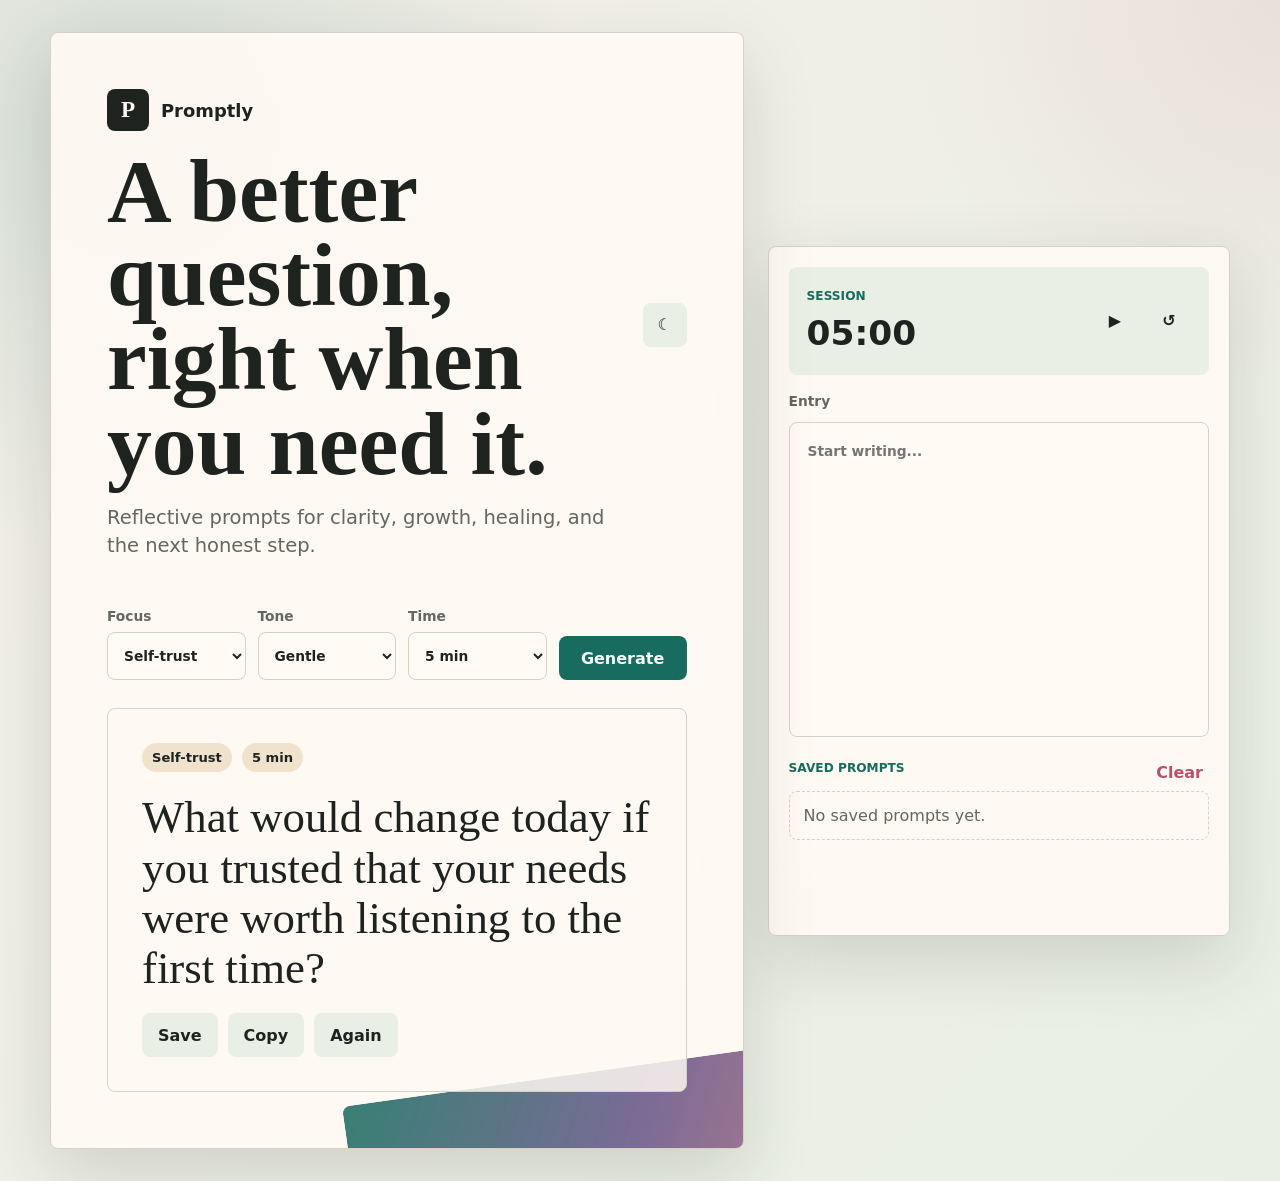
==== index.html @ c05e1023 "Add files via upload" ====
<!doctype html>
<html lang="en">
  <head>
    <meta charset="UTF-8" />
    <meta name="viewport" content="width=device-width, initial-scale=1.0" />
    <title>Promptly</title>
    <link rel="stylesheet" href="styles.css" />
  </head>
  <body>
    <main class="app-shell">
      <section class="generator" aria-labelledby="app-title">
        <div class="brand-row">
          <div class="brand-copy">
            <div class="brand-lockup" aria-label="Promptly">
              <span class="brand-mark" aria-hidden="true">P</span>
              <span>Promptly</span>
            </div>
            <h1 id="app-title">A better question, right when you need it.</h1>
            <p class="tagline">
              Reflective prompts for clarity, growth, healing, and the next honest step.
            </p>
          </div>
          <button class="icon-button" id="themeToggle" type="button" aria-label="Toggle theme">
            <span aria-hidden="true">☾</span>
          </button>
        </div>

        <form class="controls" id="promptForm">
          <label>
            <span>Focus</span>
            <select id="focus">
              <option value="self-trust">Self-trust</option>
              <option value="clarity">Clarity</option>
              <option value="relationships">Relationships</option>
              <option value="career">Career</option>
              <option value="healing">Healing</option>
              <option value="gratitude">Gratitude</option>
              <option value="discipline">Discipline</option>
              <option value="dreams">Dreams</option>
            </select>
          </label>

          <label>
            <span>Tone</span>
            <select id="tone">
              <option value="gentle">Gentle</option>
              <option value="direct">Direct</option>
              <option value="hopeful">Hopeful</option>
              <option value="deep">Deep</option>
              <option value="playful">Playful</option>
            </select>
          </label>

          <label>
            <span>Time</span>
            <select id="time">
              <option value="3">3 min</option>
              <option value="5" selected>5 min</option>
              <option value="10">10 min</option>
              <option value="15">15 min</option>
            </select>
          </label>

          <button class="primary-button" type="submit">Generate</button>
        </form>

        <article class="prompt-panel" aria-live="polite">
          <div class="prompt-meta">
            <span id="promptTag">Self-trust</span>
            <span id="timeTag">5 min</span>
          </div>
          <p id="promptText">
            What would change today if you trusted that your needs were worth listening to the first time?
          </p>
          <div class="prompt-actions">
            <button class="secondary-button" id="savePrompt" type="button">Save</button>
            <button class="secondary-button" id="copyPrompt" type="button">Copy</button>
            <button class="secondary-button" id="newPrompt" type="button">Again</button>
          </div>
        </article>
      </section>

      <section class="workspace" aria-label="Journal workspace">
        <div class="timer-card">
          <div>
            <p class="eyebrow">Session</p>
            <p class="timer" id="timer">05:00</p>
          </div>
          <div class="timer-actions">
            <button class="icon-button" id="startTimer" type="button" aria-label="Start timer">
              <span aria-hidden="true">▶</span>
            </button>
            <button class="icon-button" id="resetTimer" type="button" aria-label="Reset timer">
              <span aria-hidden="true">↺</span>
            </button>
          </div>
        </div>

        <label class="entry-wrap">
          <span>Entry</span>
          <textarea
            id="entry"
            placeholder="Start writing..."
            spellcheck="true"
            autocapitalize="sentences"
            autocomplete="off"
          ></textarea>
        </label>

        <div class="saved">
          <div class="section-heading">
            <p class="eyebrow">Saved prompts</p>
            <button class="text-button" id="clearSaved" type="button">Clear</button>
          </div>
          <div class="saved-list" id="savedList"></div>
        </div>
      </section>
    </main>

    <script src="app.js"></script>
  </body>
</html>
---- styles.css ----
:root {
  color-scheme: light;
  --bg: #f4f0e8;
  --ink: #1f2320;
  --muted: #64685f;
  --line: #d8d0c3;
  --panel: #fffaf3;
  --panel-strong: #e9efe4;
  --accent: #176b5f;
  --accent-ink: #f7fffb;
  --rose: #b55368;
  --gold: #a97823;
  --plum: #55437a;
  --shadow: 0 24px 70px rgba(43, 49, 37, 0.16);
}

body.dark {
  color-scheme: dark;
  --bg: #181b19;
  --ink: #f4efe7;
  --muted: #b8b3a6;
  --line: #3c423d;
  --panel: #222825;
  --panel-strong: #2d352f;
  --accent: #65ccb8;
  --accent-ink: #061513;
  --rose: #e18a9b;
  --gold: #d7af58;
  --plum: #b8a8e9;
  --shadow: 0 24px 70px rgba(0, 0, 0, 0.3);
}

* {
  box-sizing: border-box;
}

body {
  margin: 0;
  min-height: 100vh;
  background:
    radial-gradient(circle at 10% 10%, rgba(23, 107, 95, 0.13), transparent 28rem),
    radial-gradient(circle at 100% 0%, rgba(181, 83, 104, 0.1), transparent 24rem),
    linear-gradient(135deg, var(--bg), var(--panel-strong));
  color: var(--ink);
  font-family:
    Inter, ui-sans-serif, system-ui, -apple-system, BlinkMacSystemFont, "Segoe UI", sans-serif;
}

button,
select,
textarea {
  font: inherit;
}

button {
  cursor: pointer;
}

.app-shell {
  width: min(1180px, calc(100% - 32px));
  min-height: 100vh;
  margin: 0 auto;
  display: grid;
  grid-template-columns: minmax(0, 1.08fr) minmax(340px, 0.72fr);
  gap: 24px;
  align-items: center;
  padding: 32px 0;
}

.generator,
.workspace {
  background: color-mix(in srgb, var(--panel) 92%, transparent);
  border: 1px solid var(--line);
  border-radius: 8px;
  box-shadow: var(--shadow);
}

.generator {
  min-height: 690px;
  display: flex;
  flex-direction: column;
  justify-content: space-between;
  padding: clamp(24px, 5vw, 56px);
  position: relative;
  overflow: hidden;
}

.generator::after {
  content: "";
  position: absolute;
  inset: auto -12% -22% 45%;
  height: 320px;
  background:
    linear-gradient(115deg, rgba(23, 107, 95, 0.9), rgba(85, 67, 122, 0.82) 52%, rgba(181, 83, 104, 0.78)),
    url("data:image/svg+xml,%3Csvg width='480' height='320' viewBox='0 0 480 320' xmlns='http://www.w3.org/2000/svg'%3E%3Cg fill='none' stroke='white' stroke-opacity='.24' stroke-width='2'%3E%3Cpath d='M40 64c62 22 122 20 180-8s116-28 174 2'/%3E%3Cpath d='M64 136c52 14 95 4 130-30s84-44 148-30'/%3E%3Cpath d='M82 218c58-8 101-30 130-66s80-48 154-36'/%3E%3C/g%3E%3C/svg%3E");
  border-radius: 8px;
  transform: rotate(-8deg);
  opacity: 0.95;
  pointer-events: none;
}

.brand-row,
.controls,
.prompt-panel {
  position: relative;
  z-index: 1;
}

.brand-row,
.section-heading,
.timer-card {
  display: flex;
  align-items: center;
  justify-content: space-between;
  gap: 16px;
}

.eyebrow {
  margin: 0 0 10px;
  color: var(--accent);
  font-size: 0.76rem;
  font-weight: 800;
  letter-spacing: 0;
  text-transform: uppercase;
}

.brand-copy {
  display: grid;
  gap: 18px;
}

.brand-lockup {
  display: inline-flex;
  align-items: center;
  gap: 12px;
  color: var(--ink);
  font-size: 1.12rem;
  font-weight: 900;
}

.brand-mark {
  display: inline-grid;
  width: 42px;
  height: 42px;
  place-items: center;
  border-radius: 8px;
  background: var(--ink);
  color: var(--panel);
  font-family: Georgia, "Times New Roman", serif;
  font-size: 1.45rem;
  line-height: 1;
}

h1 {
  max-width: 760px;
  margin: 0;
  font-family: Georgia, "Times New Roman", serif;
  font-size: clamp(3rem, 7vw, 5.9rem);
  line-height: 0.94;
  letter-spacing: 0;
}

.tagline {
  max-width: 560px;
  margin: 0;
  color: var(--muted);
  font-size: clamp(1.02rem, 2vw, 1.22rem);
  line-height: 1.45;
}

.controls {
  display: grid;
  grid-template-columns: repeat(3, minmax(0, 1fr)) auto;
  gap: 12px;
  margin: 48px 0 28px;
}

label {
  display: grid;
  gap: 8px;
  color: var(--muted);
  font-size: 0.86rem;
  font-weight: 700;
}

select,
textarea {
  width: 100%;
  border: 1px solid var(--line);
  border-radius: 8px;
  background: var(--panel);
  color: var(--ink);
  outline: none;
}

select {
  min-height: 48px;
  padding: 0 12px;
}

textarea:focus,
select:focus {
  border-color: var(--accent);
  box-shadow: 0 0 0 3px color-mix(in srgb, var(--accent) 22%, transparent);
}

.primary-button,
.secondary-button,
.icon-button,
.text-button {
  border: 0;
  border-radius: 8px;
  min-height: 44px;
  transition:
    transform 160ms ease,
    background 160ms ease,
    color 160ms ease;
}

.primary-button {
  align-self: end;
  min-width: 128px;
  padding: 0 20px;
  background: var(--accent);
  color: var(--accent-ink);
  font-weight: 800;
}

.secondary-button {
  padding: 0 16px;
  background: var(--panel-strong);
  color: var(--ink);
  font-weight: 800;
}

.text-button {
  min-height: 36px;
  background: transparent;
  color: var(--rose);
  font-weight: 800;
}

.icon-button {
  width: 44px;
  min-width: 44px;
  background: var(--panel-strong);
  color: var(--ink);
  font-weight: 900;
}

button:hover {
  transform: translateY(-1px);
}

.prompt-panel {
  max-width: 720px;
  padding: clamp(20px, 4vw, 34px);
  background: color-mix(in srgb, var(--panel) 84%, transparent);
  border: 1px solid var(--line);
  border-radius: 8px;
}

.prompt-meta,
.prompt-actions {
  display: flex;
  flex-wrap: wrap;
  gap: 10px;
  align-items: center;
}

.prompt-meta span {
  padding: 7px 10px;
  border-radius: 999px;
  background: color-mix(in srgb, var(--gold) 18%, transparent);
  color: var(--ink);
  font-size: 0.82rem;
  font-weight: 800;
}

#promptText {
  min-height: 136px;
  margin: 20px 0;
  font-family: Georgia, "Times New Roman", serif;
  font-size: clamp(1.65rem, 3.6vw, 2.8rem);
  line-height: 1.12;
}

.workspace {
  min-height: 690px;
  padding: 20px;
  display: grid;
  grid-template-rows: auto minmax(280px, 1fr) auto;
  gap: 18px;
}

.timer-card {
  min-height: 108px;
  padding: 18px;
  background: var(--panel-strong);
  border-radius: 8px;
}

.timer {
  margin: 0;
  font-size: 2.15rem;
  font-weight: 900;
}

.timer-actions {
  display: flex;
  gap: 10px;
}

.entry-wrap {
  min-height: 100%;
}

textarea {
  min-height: 310px;
  height: 100%;
  resize: none;
  padding: 18px;
  line-height: 1.55;
}

.saved {
  min-height: 160px;
}

.saved-list {
  display: grid;
  gap: 10px;
  max-height: 236px;
  overflow: auto;
}

.saved-item {
  display: grid;
  gap: 6px;
  padding: 12px;
  border: 1px solid var(--line);
  border-radius: 8px;
  background: var(--panel);
}

.saved-item button {
  justify-self: start;
  border: 0;
  padding: 0;
  background: transparent;
  color: var(--accent);
  font-weight: 800;
}

.saved-item p {
  margin: 0;
  line-height: 1.35;
}

.saved-item small {
  color: var(--muted);
}

.empty-state {
  margin: 0;
  padding: 14px;
  color: var(--muted);
  border: 1px dashed var(--line);
  border-radius: 8px;
}

@media (max-width: 920px) {
  .app-shell {
    grid-template-columns: 1fr;
    align-items: stretch;
  }

  .generator,
  .workspace {
    min-height: auto;
  }
}

@media (max-width: 680px) {
  .app-shell {
    width: min(100% - 20px, 1180px);
    padding: 10px 0;
  }

  .generator,
  .workspace {
    padding: 18px;
  }

  .controls {
    grid-template-columns: 1fr;
    margin-top: 34px;
  }

  .primary-button {
    width: 100%;
  }

  .generator::after {
    inset: auto -42% -18% 24%;
    height: 230px;
  }

  #promptText {
    min-height: 120px;
  }
}
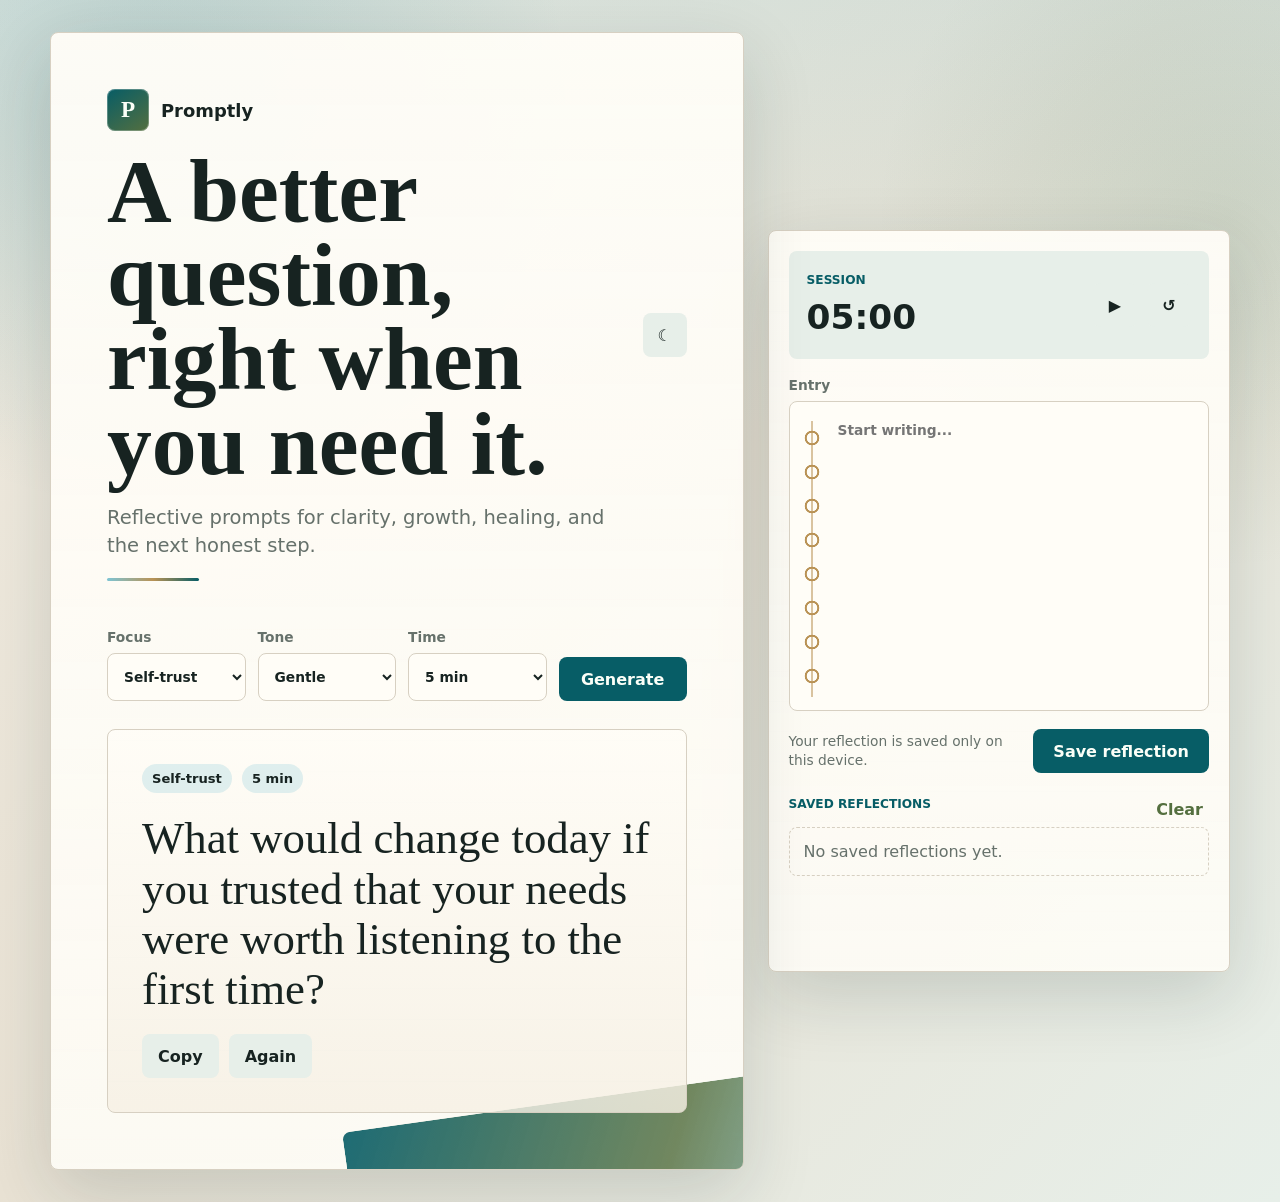
==== commit 99fdd35f: "Add files via upload" ====
--- a/index.html
+++ b/index.html
@@ -3,6 +3,11 @@
   <head>
     <meta charset="UTF-8" />
     <meta name="viewport" content="width=device-width, initial-scale=1.0" />
+    <meta
+      http-equiv="Content-Security-Policy"
+      content="default-src 'self'; script-src 'self'; style-src 'self'; img-src 'self' data:; object-src 'none'; base-uri 'none'; form-action 'none'"
+    />
+    <meta name="referrer" content="no-referrer" />
     <title>Promptly</title>
     <link rel="stylesheet" href="styles.css" />
   </head>
@@ -73,7 +78,6 @@
             What would change today if you trusted that your needs were worth listening to the first time?
           </p>
           <div class="prompt-actions">
-            <button class="secondary-button" id="savePrompt" type="button">Save</button>
             <button class="secondary-button" id="copyPrompt" type="button">Copy</button>
             <button class="secondary-button" id="newPrompt" type="button">Again</button>
           </div>
@@ -107,12 +111,17 @@
           ></textarea>
         </label>
 
+        <div class="entry-actions">
+          <p id="entryStatus" aria-live="polite">Your reflection is saved only on this device.</p>
+          <button class="primary-button" id="saveEntry" type="button">Save reflection</button>
+        </div>
+
         <div class="saved">
           <div class="section-heading">
-            <p class="eyebrow">Saved prompts</p>
-            <button class="text-button" id="clearSaved" type="button">Clear</button>
+            <p class="eyebrow">Saved reflections</p>
+            <button class="text-button" id="clearEntries" type="button">Clear</button>
           </div>
-          <div class="saved-list" id="savedList"></div>
+          <div class="saved-list" id="entriesList"></div>
         </div>
       </section>
     </main>
--- a/styles.css
+++ b/styles.css
@@ -1,33 +1,33 @@
 :root {
   color-scheme: light;
-  --bg: #f4f0e8;
-  --ink: #1f2320;
-  --muted: #64685f;
-  --line: #d8d0c3;
-  --panel: #fffaf3;
-  --panel-strong: #e9efe4;
-  --accent: #176b5f;
-  --accent-ink: #f7fffb;
-  --rose: #b55368;
-  --gold: #a97823;
-  --plum: #55437a;
-  --shadow: 0 24px 70px rgba(43, 49, 37, 0.16);
+  --bg: #f2eee4;
+  --ink: #172321;
+  --muted: #66716b;
+  --line: #d7d0c2;
+  --panel: #fffdf7;
+  --panel-strong: #e7efe9;
+  --accent: #075d66;
+  --accent-ink: #fbfff8;
+  --gold: #b99255;
+  --leaf: #546f3f;
+  --sky: #7ec4d4;
+  --shadow: 0 24px 70px rgba(20, 45, 44, 0.16);
 }
 
 body.dark {
   color-scheme: dark;
-  --bg: #181b19;
-  --ink: #f4efe7;
-  --muted: #b8b3a6;
-  --line: #3c423d;
-  --panel: #222825;
-  --panel-strong: #2d352f;
-  --accent: #65ccb8;
-  --accent-ink: #061513;
-  --rose: #e18a9b;
-  --gold: #d7af58;
-  --plum: #b8a8e9;
-  --shadow: 0 24px 70px rgba(0, 0, 0, 0.3);
+  --bg: #101715;
+  --ink: #f7f0e4;
+  --muted: #b9b4a7;
+  --line: #35453f;
+  --panel: #1c2421;
+  --panel-strong: #24352f;
+  --accent: #71c7d4;
+  --accent-ink: #071514;
+  --gold: #d7b16e;
+  --leaf: #8ea96b;
+  --sky: #7ec4d4;
+  --shadow: 0 24px 70px rgba(0, 0, 0, 0.34);
 }
 
 * {
@@ -38,9 +38,10 @@
   margin: 0;
   min-height: 100vh;
   background:
-    radial-gradient(circle at 10% 10%, rgba(23, 107, 95, 0.13), transparent 28rem),
-    radial-gradient(circle at 100% 0%, rgba(181, 83, 104, 0.1), transparent 24rem),
-    linear-gradient(135deg, var(--bg), var(--panel-strong));
+    linear-gradient(180deg, rgba(126, 196, 212, 0.18), transparent 28rem),
+    radial-gradient(circle at 12% 8%, rgba(7, 93, 102, 0.18), transparent 26rem),
+    radial-gradient(circle at 96% 18%, rgba(84, 111, 63, 0.14), transparent 22rem),
+    linear-gradient(135deg, var(--bg), #e9e2d4 48%, var(--panel-strong));
   color: var(--ink);
   font-family:
     Inter, ui-sans-serif, system-ui, -apple-system, BlinkMacSystemFont, "Segoe UI", sans-serif;
@@ -69,7 +70,9 @@
 
 .generator,
 .workspace {
-  background: color-mix(in srgb, var(--panel) 92%, transparent);
+  background:
+    linear-gradient(180deg, color-mix(in srgb, var(--panel) 96%, transparent), color-mix(in srgb, var(--panel) 88%, transparent)),
+    repeating-linear-gradient(0deg, transparent 0 29px, rgba(7, 93, 102, 0.06) 30px);
   border: 1px solid var(--line);
   border-radius: 8px;
   box-shadow: var(--shadow);
@@ -91,11 +94,11 @@
   inset: auto -12% -22% 45%;
   height: 320px;
   background:
-    linear-gradient(115deg, rgba(23, 107, 95, 0.9), rgba(85, 67, 122, 0.82) 52%, rgba(181, 83, 104, 0.78)),
-    url("data:image/svg+xml,%3Csvg width='480' height='320' viewBox='0 0 480 320' xmlns='http://www.w3.org/2000/svg'%3E%3Cg fill='none' stroke='white' stroke-opacity='.24' stroke-width='2'%3E%3Cpath d='M40 64c62 22 122 20 180-8s116-28 174 2'/%3E%3Cpath d='M64 136c52 14 95 4 130-30s84-44 148-30'/%3E%3Cpath d='M82 218c58-8 101-30 130-66s80-48 154-36'/%3E%3C/g%3E%3C/svg%3E");
+    linear-gradient(115deg, rgba(7, 93, 102, 0.94), rgba(84, 111, 63, 0.86) 58%, rgba(126, 196, 212, 0.76)),
+    url("data:image/svg+xml,%3Csvg width='480' height='320' viewBox='0 0 480 320' xmlns='http://www.w3.org/2000/svg'%3E%3Cg fill='none' stroke='white' stroke-opacity='.24' stroke-width='2'%3E%3Cpath d='M40 64c62 22 122 20 180-8s116-28 174 2'/%3E%3Cpath d='M64 136c52 14 95 4 130-30s84-44 148-30'/%3E%3Cpath d='M82 218c58-8 101-30 130-66s80-48 154-36'/%3E%3Cpath d='M118 42c26 56 35 117 27 183'/%3E%3Cpath d='M214 34c29 71 35 148 17 231'/%3E%3Cpath d='M312 52c17 60 17 124 0 191'/%3E%3C/g%3E%3C/svg%3E");
   border-radius: 8px;
   transform: rotate(-8deg);
-  opacity: 0.95;
+  opacity: 0.96;
   pointer-events: none;
 }
 
@@ -144,8 +147,9 @@
   height: 42px;
   place-items: center;
   border-radius: 8px;
-  background: var(--ink);
-  color: var(--panel);
+  background: linear-gradient(145deg, var(--accent), var(--leaf));
+  color: var(--accent-ink);
+  box-shadow: inset 0 0 0 1px rgba(255, 255, 255, 0.26);
   font-family: Georgia, "Times New Roman", serif;
   font-size: 1.45rem;
   line-height: 1;
@@ -166,6 +170,16 @@
   color: var(--muted);
   font-size: clamp(1.02rem, 2vw, 1.22rem);
   line-height: 1.45;
+}
+
+.tagline::after {
+  content: "";
+  display: block;
+  width: 92px;
+  height: 3px;
+  margin-top: 18px;
+  background: linear-gradient(90deg, var(--sky), var(--gold), var(--accent));
+  border-radius: 999px;
 }
 
 .controls {
@@ -236,7 +250,7 @@
 .text-button {
   min-height: 36px;
   background: transparent;
-  color: var(--rose);
+  color: var(--leaf);
   font-weight: 800;
 }
 
@@ -255,7 +269,9 @@
 .prompt-panel {
   max-width: 720px;
   padding: clamp(20px, 4vw, 34px);
-  background: color-mix(in srgb, var(--panel) 84%, transparent);
+  background:
+    linear-gradient(180deg, color-mix(in srgb, var(--panel) 90%, transparent), color-mix(in srgb, #f6f0e4 82%, transparent)),
+    repeating-linear-gradient(0deg, transparent 0 30px, rgba(7, 93, 102, 0.07) 31px);
   border: 1px solid var(--line);
   border-radius: 8px;
 }
@@ -271,7 +287,7 @@
 .prompt-meta span {
   padding: 7px 10px;
   border-radius: 999px;
-  background: color-mix(in srgb, var(--gold) 18%, transparent);
+  background: color-mix(in srgb, var(--sky) 24%, transparent);
   color: var(--ink);
   font-size: 0.82rem;
   font-weight: 800;
@@ -289,7 +305,7 @@
   min-height: 690px;
   padding: 20px;
   display: grid;
-  grid-template-rows: auto minmax(280px, 1fr) auto;
+  grid-template-rows: auto minmax(260px, 1fr) auto auto;
   gap: 18px;
 }
 
@@ -313,14 +329,51 @@
 
 .entry-wrap {
   min-height: 100%;
+  position: relative;
+}
+
+.entry-wrap::before {
+  content: "";
+  position: absolute;
+  z-index: 2;
+  top: 44px;
+  bottom: 14px;
+  left: 12px;
+  width: 22px;
+  background:
+    radial-gradient(circle at 50% 50%, transparent 0 5px, var(--gold) 5.6px 7px, transparent 7.6px),
+    linear-gradient(90deg, transparent 0 10px, color-mix(in srgb, var(--gold) 54%, transparent) 10px 12px, transparent 12px);
+  background-size: 22px 34px, 22px 100%;
+  background-repeat: repeat-y, no-repeat;
+  pointer-events: none;
 }
 
 textarea {
   min-height: 310px;
   height: 100%;
   resize: none;
-  padding: 18px;
+  padding: 18px 18px 18px 48px;
   line-height: 1.55;
+  background: var(--panel);
+}
+
+.entry-actions {
+  display: flex;
+  align-items: center;
+  justify-content: space-between;
+  gap: 14px;
+}
+
+.entry-actions p {
+  margin: 0;
+  color: var(--muted);
+  font-size: 0.86rem;
+  line-height: 1.35;
+}
+
+.entry-actions .primary-button {
+  flex: 0 0 auto;
+  align-self: auto;
 }
 
 .saved {
@@ -340,7 +393,8 @@
   padding: 12px;
   border: 1px solid var(--line);
   border-radius: 8px;
-  background: var(--panel);
+  background:
+    linear-gradient(180deg, color-mix(in srgb, var(--panel) 96%, transparent), color-mix(in srgb, var(--panel-strong) 42%, transparent));
 }
 
 .saved-item button {
@@ -361,6 +415,20 @@
   color: var(--muted);
 }
 
+.entry-preview {
+  display: -webkit-box;
+  overflow: hidden;
+  -webkit-line-clamp: 3;
+  -webkit-box-orient: vertical;
+}
+
+.entry-prompt {
+  color: var(--ink);
+  font-family: Georgia, "Times New Roman", serif;
+  font-size: 1.08rem;
+  line-height: 1.25;
+}
+
 .empty-state {
   margin: 0;
   padding: 14px;
@@ -401,6 +469,11 @@
     width: 100%;
   }
 
+  .entry-actions {
+    align-items: stretch;
+    flex-direction: column;
+  }
+
   .generator::after {
     inset: auto -42% -18% 24%;
     height: 230px;
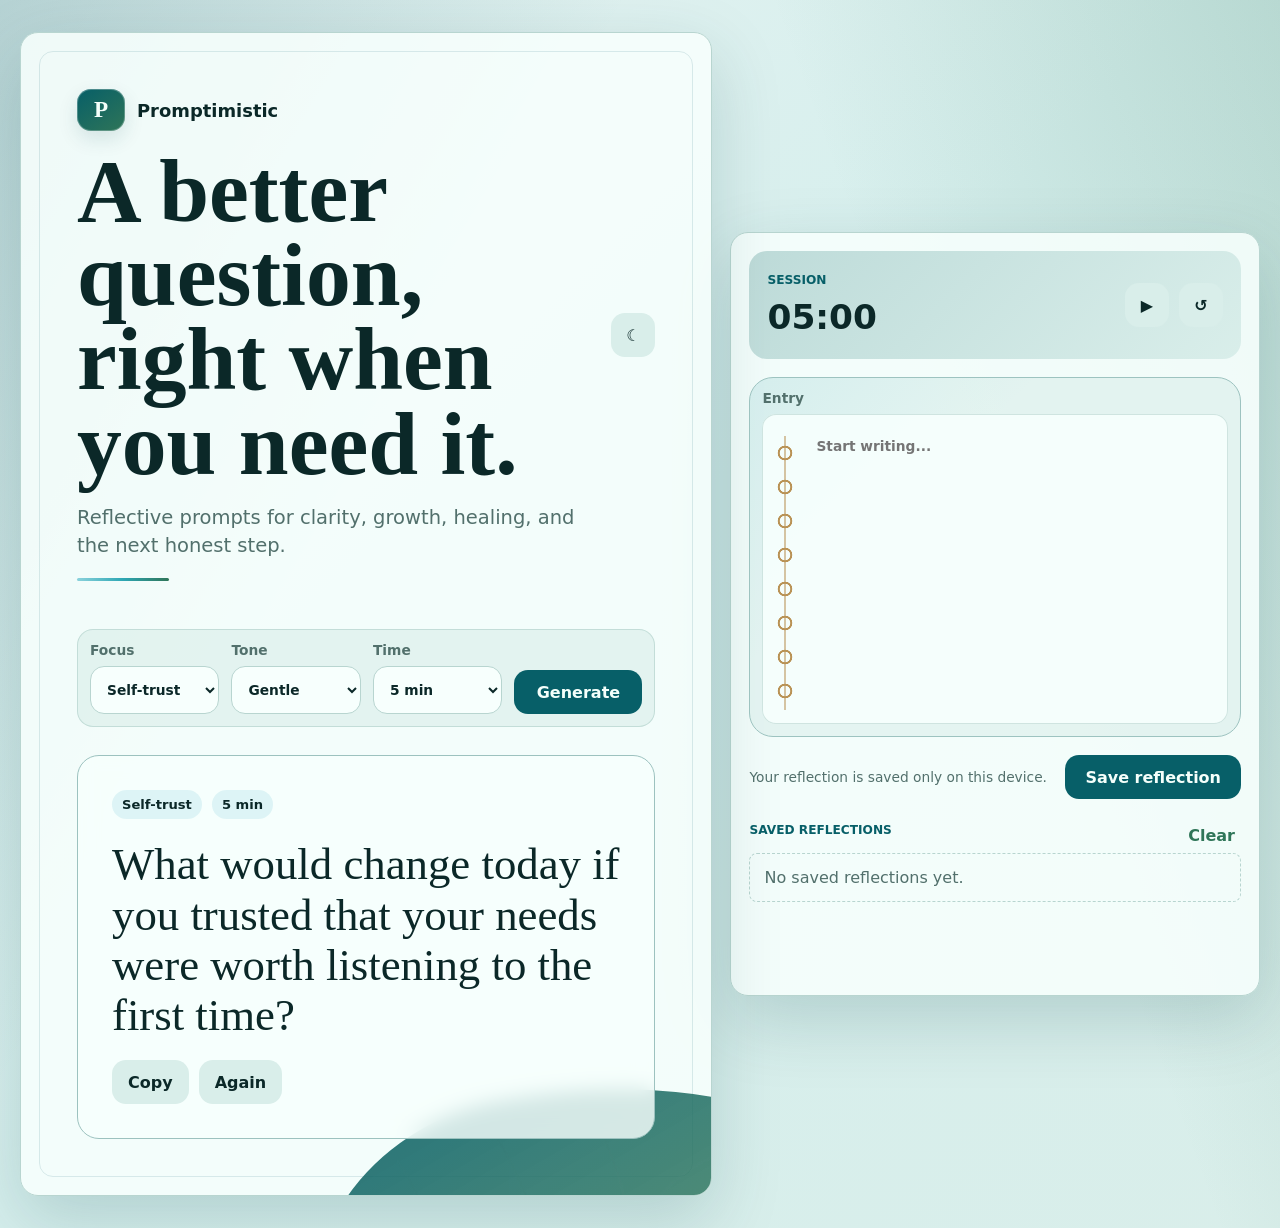
==== commit 9e1e029d: "Add files via upload" ====
--- a/index.html
+++ b/index.html
@@ -8,7 +8,7 @@
       content="default-src 'self'; script-src 'self'; style-src 'self'; img-src 'self' data:; object-src 'none'; base-uri 'none'; form-action 'none'"
     />
     <meta name="referrer" content="no-referrer" />
-    <title>Promptly</title>
+    <title>Promptimistic</title>
     <link rel="stylesheet" href="styles.css" />
   </head>
   <body>
@@ -16,9 +16,9 @@
       <section class="generator" aria-labelledby="app-title">
         <div class="brand-row">
           <div class="brand-copy">
-            <div class="brand-lockup" aria-label="Promptly">
+            <div class="brand-lockup" aria-label="Promptimistic">
               <span class="brand-mark" aria-hidden="true">P</span>
-              <span>Promptly</span>
+              <span>Promptimistic</span>
             </div>
             <h1 id="app-title">A better question, right when you need it.</h1>
             <p class="tagline">
--- a/styles.css
+++ b/styles.css
@@ -1,32 +1,34 @@
 :root {
   color-scheme: light;
-  --bg: #f2eee4;
-  --ink: #172321;
-  --muted: #66716b;
-  --line: #d7d0c2;
-  --panel: #fffdf7;
-  --panel-strong: #e7efe9;
-  --accent: #075d66;
-  --accent-ink: #fbfff8;
-  --gold: #b99255;
-  --leaf: #546f3f;
-  --sky: #7ec4d4;
-  --shadow: 0 24px 70px rgba(20, 45, 44, 0.16);
+  --bg: #e7f3f2;
+  --ink: #0b2828;
+  --muted: #52706c;
+  --line: #b8d5d0;
+  --panel: #f7fffd;
+  --panel-strong: #d9eeea;
+  --accent: #075f68;
+  --accent-ink: #f4fffb;
+  --tide: #2da7b4;
+  --binding: #b99255;
+  --leaf: #2f7558;
+  --sky: #8bd2dc;
+  --shadow: 0 24px 70px rgba(5, 68, 73, 0.18);
 }
 
 body.dark {
   color-scheme: dark;
-  --bg: #101715;
-  --ink: #f7f0e4;
-  --muted: #b9b4a7;
-  --line: #35453f;
-  --panel: #1c2421;
-  --panel-strong: #24352f;
-  --accent: #71c7d4;
-  --accent-ink: #071514;
-  --gold: #d7b16e;
-  --leaf: #8ea96b;
-  --sky: #7ec4d4;
+  --bg: #071716;
+  --ink: #e9fffb;
+  --muted: #a3c7c0;
+  --line: #214944;
+  --panel: #102421;
+  --panel-strong: #163730;
+  --accent: #77d6df;
+  --accent-ink: #05201f;
+  --tide: #52c4d0;
+  --binding: #d7b16e;
+  --leaf: #75b98e;
+  --sky: #87d8e2;
   --shadow: 0 24px 70px rgba(0, 0, 0, 0.34);
 }
 
@@ -38,10 +40,9 @@
   margin: 0;
   min-height: 100vh;
   background:
-    linear-gradient(180deg, rgba(126, 196, 212, 0.18), transparent 28rem),
-    radial-gradient(circle at 12% 8%, rgba(7, 93, 102, 0.18), transparent 26rem),
-    radial-gradient(circle at 96% 18%, rgba(84, 111, 63, 0.14), transparent 22rem),
-    linear-gradient(135deg, var(--bg), #e9e2d4 48%, var(--panel-strong));
+    linear-gradient(120deg, rgba(7, 95, 104, 0.22), transparent 34rem),
+    linear-gradient(250deg, rgba(47, 117, 88, 0.18), transparent 30rem),
+    linear-gradient(135deg, var(--bg), #d6efed 48%, var(--panel-strong));
   color: var(--ink);
   font-family:
     Inter, ui-sans-serif, system-ui, -apple-system, BlinkMacSystemFont, "Segoe UI", sans-serif;
@@ -58,23 +59,21 @@
 }
 
 .app-shell {
-  width: min(1180px, calc(100% - 32px));
+  width: min(1240px, calc(100% - 32px));
   min-height: 100vh;
   margin: 0 auto;
   display: grid;
-  grid-template-columns: minmax(0, 1.08fr) minmax(340px, 0.72fr);
-  gap: 24px;
+  grid-template-columns: minmax(0, 1.02fr) minmax(360px, 0.78fr);
+  gap: 18px;
   align-items: center;
   padding: 32px 0;
 }
 
 .generator,
 .workspace {
-  background:
-    linear-gradient(180deg, color-mix(in srgb, var(--panel) 96%, transparent), color-mix(in srgb, var(--panel) 88%, transparent)),
-    repeating-linear-gradient(0deg, transparent 0 29px, rgba(7, 93, 102, 0.06) 30px);
+  background: color-mix(in srgb, var(--panel) 88%, transparent);
   border: 1px solid var(--line);
-  border-radius: 8px;
+  border-radius: 18px;
   box-shadow: var(--shadow);
 }
 
@@ -86,20 +85,32 @@
   padding: clamp(24px, 5vw, 56px);
   position: relative;
   overflow: hidden;
+  isolation: isolate;
 }
 
 .generator::after {
   content: "";
   position: absolute;
-  inset: auto -12% -22% 45%;
-  height: 320px;
+  inset: auto -20% -28% 42%;
+  height: 430px;
   background:
-    linear-gradient(115deg, rgba(7, 93, 102, 0.94), rgba(84, 111, 63, 0.86) 58%, rgba(126, 196, 212, 0.76)),
-    url("data:image/svg+xml,%3Csvg width='480' height='320' viewBox='0 0 480 320' xmlns='http://www.w3.org/2000/svg'%3E%3Cg fill='none' stroke='white' stroke-opacity='.24' stroke-width='2'%3E%3Cpath d='M40 64c62 22 122 20 180-8s116-28 174 2'/%3E%3Cpath d='M64 136c52 14 95 4 130-30s84-44 148-30'/%3E%3Cpath d='M82 218c58-8 101-30 130-66s80-48 154-36'/%3E%3Cpath d='M118 42c26 56 35 117 27 183'/%3E%3Cpath d='M214 34c29 71 35 148 17 231'/%3E%3Cpath d='M312 52c17 60 17 124 0 191'/%3E%3C/g%3E%3C/svg%3E");
-  border-radius: 8px;
-  transform: rotate(-8deg);
-  opacity: 0.96;
+    linear-gradient(160deg, rgba(7, 95, 104, 0.95), rgba(47, 117, 88, 0.88) 54%, rgba(45, 167, 180, 0.76)),
+    url("data:image/svg+xml,%3Csvg width='520' height='360' viewBox='0 0 520 360' xmlns='http://www.w3.org/2000/svg'%3E%3Cg fill='none' stroke='white' stroke-opacity='.28' stroke-width='2'%3E%3Cpath d='M34 242c56-44 112-62 168-54s104-8 144-48 80-56 122-48'/%3E%3Cpath d='M40 284c58-24 112-30 162-18s104 4 162-24 98-30 126-6'/%3E%3Cpath d='M114 40c28 64 34 138 18 222'/%3E%3Cpath d='M214 30c34 84 38 172 12 264'/%3E%3Cpath d='M318 42c22 74 18 148-12 222'/%3E%3C/g%3E%3C/svg%3E");
+  border-radius: 42% 58% 30% 70% / 48% 30% 70% 52%;
+  transform: rotate(-10deg);
+  opacity: 0.92;
   pointer-events: none;
+  z-index: 0;
+}
+
+.generator::before {
+  content: "";
+  position: absolute;
+  inset: 18px;
+  border: 1px solid color-mix(in srgb, var(--accent) 12%, transparent);
+  border-radius: 14px;
+  pointer-events: none;
+  z-index: 0;
 }
 
 .brand-row,
@@ -143,16 +154,21 @@
 
 .brand-mark {
   display: inline-grid;
-  width: 42px;
+  width: 48px;
   height: 42px;
   place-items: center;
-  border-radius: 8px;
+  border-radius: 14px;
   background: linear-gradient(145deg, var(--accent), var(--leaf));
   color: var(--accent-ink);
-  box-shadow: inset 0 0 0 1px rgba(255, 255, 255, 0.26);
+  box-shadow:
+    inset 0 0 0 1px rgba(255, 255, 255, 0.26),
+    0 8px 20px rgba(5, 68, 73, 0.12);
   font-family: Georgia, "Times New Roman", serif;
   font-size: 1.45rem;
+  font-weight: 900;
   line-height: 1;
+  overflow: hidden;
+  position: relative;
 }
 
 h1 {
@@ -178,7 +194,7 @@
   width: 92px;
   height: 3px;
   margin-top: 18px;
-  background: linear-gradient(90deg, var(--sky), var(--gold), var(--accent));
+  background: linear-gradient(90deg, var(--sky), var(--tide), var(--leaf));
   border-radius: 999px;
 }
 
@@ -187,6 +203,10 @@
   grid-template-columns: repeat(3, minmax(0, 1fr)) auto;
   gap: 12px;
   margin: 48px 0 28px;
+  padding: 12px;
+  background: color-mix(in srgb, var(--panel-strong) 64%, transparent);
+  border: 1px solid color-mix(in srgb, var(--line) 74%, transparent);
+  border-radius: 16px;
 }
 
 label {
@@ -201,7 +221,7 @@
 textarea {
   width: 100%;
   border: 1px solid var(--line);
-  border-radius: 8px;
+  border-radius: 14px;
   background: var(--panel);
   color: var(--ink);
   outline: none;
@@ -223,7 +243,7 @@
 .icon-button,
 .text-button {
   border: 0;
-  border-radius: 8px;
+  border-radius: 14px;
   min-height: 44px;
   transition:
     transform 160ms ease,
@@ -269,11 +289,10 @@
 .prompt-panel {
   max-width: 720px;
   padding: clamp(20px, 4vw, 34px);
-  background:
-    linear-gradient(180deg, color-mix(in srgb, var(--panel) 90%, transparent), color-mix(in srgb, #f6f0e4 82%, transparent)),
-    repeating-linear-gradient(0deg, transparent 0 30px, rgba(7, 93, 102, 0.07) 31px);
-  border: 1px solid var(--line);
-  border-radius: 8px;
+  background: color-mix(in srgb, var(--panel) 82%, transparent);
+  border: 1px solid color-mix(in srgb, var(--accent) 16%, var(--line));
+  border-radius: 22px;
+  backdrop-filter: blur(10px);
 }
 
 .prompt-meta,
@@ -303,7 +322,7 @@
 
 .workspace {
   min-height: 690px;
-  padding: 20px;
+  padding: 18px;
   display: grid;
   grid-template-rows: auto minmax(260px, 1fr) auto auto;
   gap: 18px;
@@ -312,8 +331,8 @@
 .timer-card {
   min-height: 108px;
   padding: 18px;
-  background: var(--panel-strong);
-  border-radius: 8px;
+  background: linear-gradient(135deg, color-mix(in srgb, var(--accent) 13%, var(--panel-strong)), var(--panel-strong));
+  border-radius: 18px;
 }
 
 .timer {
@@ -330,19 +349,25 @@
 .entry-wrap {
   min-height: 100%;
   position: relative;
+  padding: 12px;
+  background:
+    linear-gradient(135deg, color-mix(in srgb, var(--sky) 16%, transparent), transparent 34%),
+    color-mix(in srgb, var(--panel-strong) 58%, transparent);
+  border: 1px solid color-mix(in srgb, var(--accent) 15%, var(--line));
+  border-radius: 24px;
 }
 
 .entry-wrap::before {
   content: "";
   position: absolute;
   z-index: 2;
-  top: 44px;
-  bottom: 14px;
-  left: 12px;
+  top: 58px;
+  bottom: 26px;
+  left: 24px;
   width: 22px;
   background:
-    radial-gradient(circle at 50% 50%, transparent 0 5px, var(--gold) 5.6px 7px, transparent 7.6px),
-    linear-gradient(90deg, transparent 0 10px, color-mix(in srgb, var(--gold) 54%, transparent) 10px 12px, transparent 12px);
+    radial-gradient(circle at 50% 50%, transparent 0 5px, var(--binding) 5.6px 7px, transparent 7.6px),
+    linear-gradient(90deg, transparent 0 10px, color-mix(in srgb, var(--binding) 54%, transparent) 10px 12px, transparent 12px);
   background-size: 22px 34px, 22px 100%;
   background-repeat: repeat-y, no-repeat;
   pointer-events: none;
@@ -352,9 +377,11 @@
   min-height: 310px;
   height: 100%;
   resize: none;
-  padding: 18px 18px 18px 48px;
+  padding: 22px 22px 22px 54px;
   line-height: 1.55;
-  background: var(--panel);
+  background: color-mix(in srgb, var(--panel) 92%, transparent);
+  border: 0;
+  box-shadow: inset 0 0 0 1px color-mix(in srgb, var(--line) 62%, transparent);
 }
 
 .entry-actions {
@@ -392,7 +419,7 @@
   gap: 6px;
   padding: 12px;
   border: 1px solid var(--line);
-  border-radius: 8px;
+  border-radius: 14px;
   background:
     linear-gradient(180deg, color-mix(in srgb, var(--panel) 96%, transparent), color-mix(in srgb, var(--panel-strong) 42%, transparent));
 }
@@ -483,3 +510,14 @@
     min-height: 120px;
   }
 }
+
+@media (prefers-reduced-motion: reduce) {
+  *,
+  *::before,
+  *::after {
+    animation-duration: 1ms !important;
+    animation-iteration-count: 1 !important;
+    scroll-behavior: auto !important;
+    transition-duration: 1ms !important;
+  }
+}
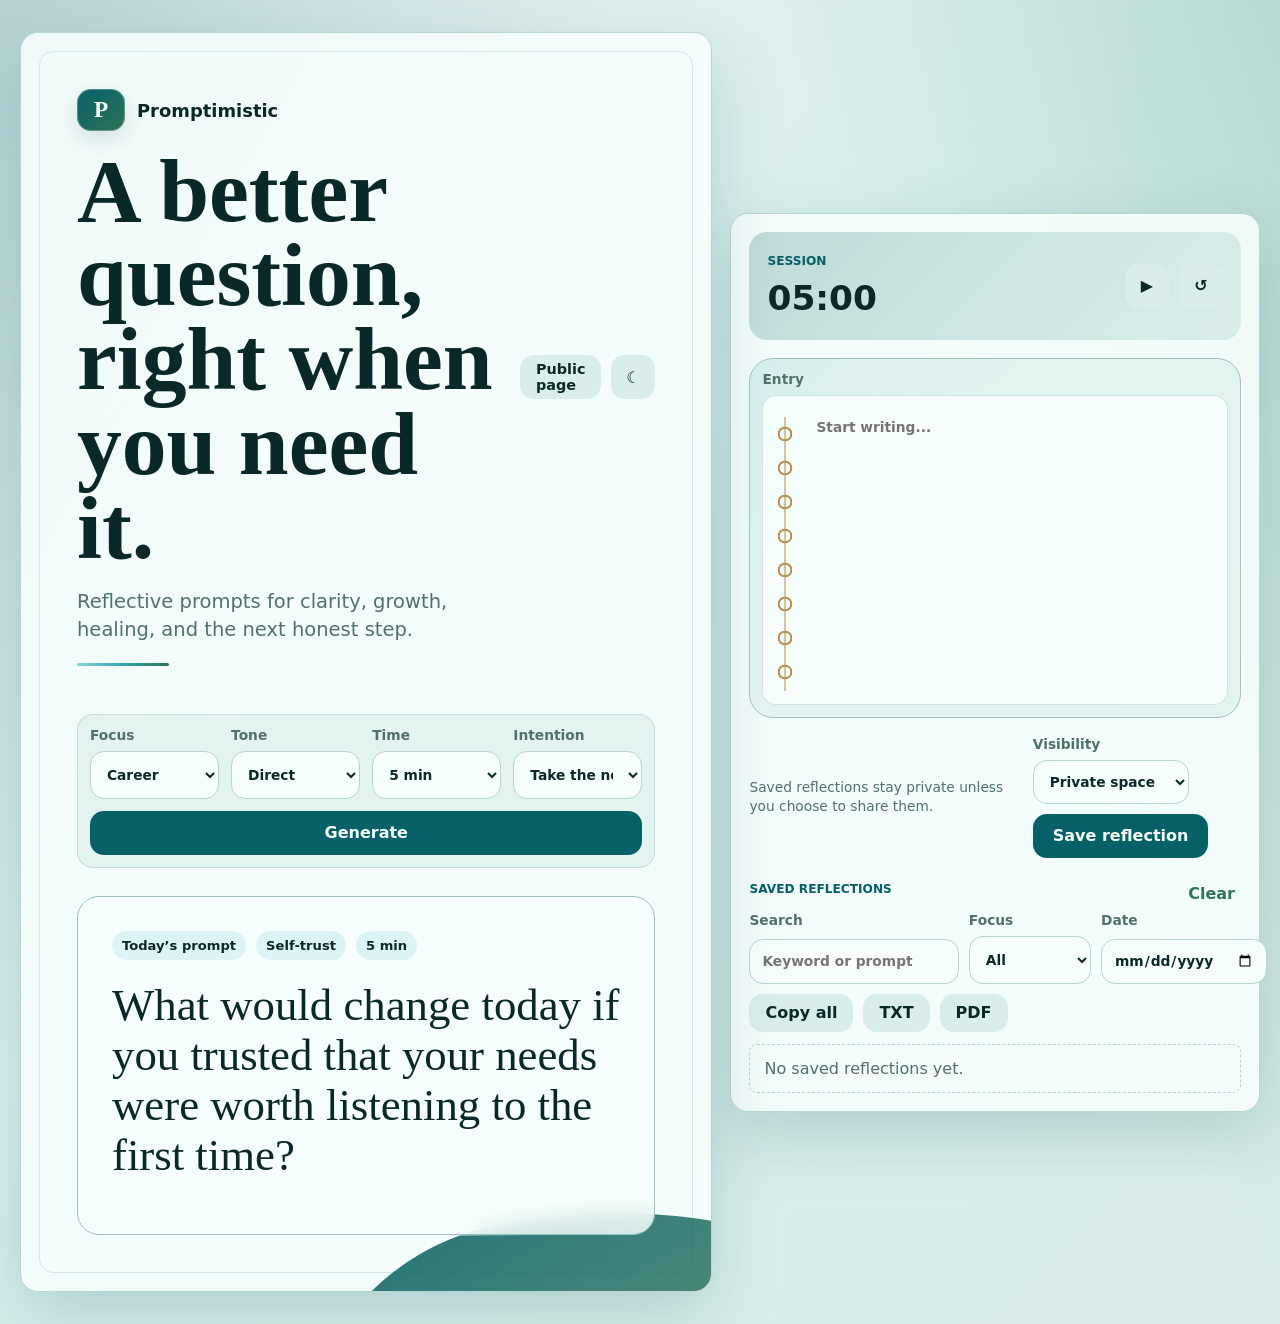
==== commit 953a4e18: "Add files via upload" ====
--- a/index.html
+++ b/index.html
@@ -25,33 +25,37 @@
               Reflective prompts for clarity, growth, healing, and the next honest step.
             </p>
           </div>
-          <button class="icon-button" id="themeToggle" type="button" aria-label="Toggle theme">
-            <span aria-hidden="true">☾</span>
-          </button>
+          <div class="top-actions" aria-label="App shortcuts">
+            <a class="secondary-link" href="public.html">Public page</a>
+            <button class="icon-button" id="themeToggle" type="button" aria-label="Toggle theme">
+              <span aria-hidden="true">☾</span>
+            </button>
+          </div>
         </div>
 
         <form class="controls" id="promptForm">
           <label>
             <span>Focus</span>
             <select id="focus">
-              <option value="self-trust">Self-trust</option>
+              <option value="career">Career</option>
               <option value="clarity">Clarity</option>
-              <option value="relationships">Relationships</option>
-              <option value="career">Career</option>
+              <option value="discipline">Discipline</option>
+              <option value="dreams">Dreams</option>
               <option value="healing">Healing</option>
               <option value="gratitude">Gratitude</option>
-              <option value="discipline">Discipline</option>
-              <option value="dreams">Dreams</option>
+              <option value="relationships">Relationships</option>
+              <option value="self-trust">Self-trust</option>
+              <option value="surprise">Surprise me</option>
             </select>
           </label>
 
           <label>
             <span>Tone</span>
             <select id="tone">
+              <option value="direct">Direct</option>
+              <option value="deep">Deep</option>
               <option value="gentle">Gentle</option>
-              <option value="direct">Direct</option>
               <option value="hopeful">Hopeful</option>
-              <option value="deep">Deep</option>
               <option value="playful">Playful</option>
             </select>
           </label>
@@ -66,21 +70,29 @@
             </select>
           </label>
 
+          <label>
+            <span>Intention</span>
+            <select id="intention">
+              <option value="begin">Take the next step</option>
+              <option value="decide">Make a decision</option>
+              <option value="appreciate">Notice what is good</option>
+              <option value="release">Release something</option>
+              <option value="understand">Understand myself</option>
+            </select>
+          </label>
+
           <button class="primary-button" type="submit">Generate</button>
         </form>
 
         <article class="prompt-panel" aria-live="polite">
           <div class="prompt-meta">
+            <span id="todayTag">Today’s prompt</span>
             <span id="promptTag">Self-trust</span>
             <span id="timeTag">5 min</span>
           </div>
           <p id="promptText">
             What would change today if you trusted that your needs were worth listening to the first time?
           </p>
-          <div class="prompt-actions">
-            <button class="secondary-button" id="copyPrompt" type="button">Copy</button>
-            <button class="secondary-button" id="newPrompt" type="button">Again</button>
-          </div>
         </article>
       </section>
 
@@ -112,14 +124,53 @@
         </label>
 
         <div class="entry-actions">
-          <p id="entryStatus" aria-live="polite">Your reflection is saved only on this device.</p>
-          <button class="primary-button" id="saveEntry" type="button">Save reflection</button>
+          <p id="entryStatus" aria-live="polite">Saved reflections stay private unless you choose to share them.</p>
+          <div class="entry-buttons">
+            <label class="visibility-choice">
+              <span>Visibility</span>
+              <select id="entryVisibility">
+                <option value="private">Private space</option>
+                <option value="public">Share openly</option>
+              </select>
+            </label>
+            <button class="secondary-button" id="cancelEdit" type="button" hidden>Cancel edit</button>
+            <button class="primary-button" id="saveEntry" type="button">Save reflection</button>
+          </div>
         </div>
 
         <div class="saved">
           <div class="section-heading">
             <p class="eyebrow">Saved reflections</p>
             <button class="text-button" id="clearEntries" type="button">Clear</button>
+          </div>
+          <div class="archive-tools" aria-label="Saved reflection tools">
+            <label>
+              <span>Search</span>
+              <input id="entrySearch" type="search" placeholder="Keyword or prompt" />
+            </label>
+            <label>
+              <span>Focus</span>
+              <select id="entryFocusFilter">
+                <option value="all">All</option>
+                <option value="Self-trust">Self-trust</option>
+                <option value="Clarity">Clarity</option>
+                <option value="Relationships">Relationships</option>
+                <option value="Career">Career</option>
+                <option value="Healing">Healing</option>
+                <option value="Gratitude">Gratitude</option>
+                <option value="Discipline">Discipline</option>
+                <option value="Dreams">Dreams</option>
+              </select>
+            </label>
+            <label>
+              <span>Date</span>
+              <input id="entryDateFilter" type="date" />
+            </label>
+            <div class="export-actions">
+              <button class="secondary-button" id="copyAllEntries" type="button">Copy all</button>
+              <button class="secondary-button" id="downloadTxt" type="button">TXT</button>
+              <button class="secondary-button" id="downloadPdf" type="button">PDF</button>
+            </div>
           </div>
           <div class="saved-list" id="entriesList"></div>
         </div>
--- a/styles.css
+++ b/styles.css
@@ -50,6 +50,7 @@
 
 button,
 select,
+input,
 textarea {
   font: inherit;
 }
@@ -60,7 +61,7 @@
 
 .app-shell {
   width: min(1240px, calc(100% - 32px));
-  min-height: 100vh;
+  min-height: calc(100vh - 120px);
   margin: 0 auto;
   display: grid;
   grid-template-columns: minmax(0, 1.02fr) minmax(360px, 0.78fr);
@@ -127,6 +128,34 @@
   align-items: center;
   justify-content: space-between;
   gap: 16px;
+}
+
+.top-actions {
+  display: flex;
+  align-items: center;
+  gap: 10px;
+}
+
+.secondary-link {
+  display: inline-flex;
+  min-height: 44px;
+  align-items: center;
+  justify-content: center;
+  padding: 0 16px;
+  border-radius: 14px;
+  background: var(--panel-strong);
+  color: var(--ink);
+  font-size: 0.9rem;
+  font-weight: 800;
+  text-decoration: none;
+  transition:
+    transform 160ms ease,
+    background 160ms ease,
+    color 160ms ease;
+}
+
+.secondary-link:hover {
+  transform: translateY(-1px);
 }
 
 .eyebrow {
@@ -200,7 +229,7 @@
 
 .controls {
   display: grid;
-  grid-template-columns: repeat(3, minmax(0, 1fr)) auto;
+  grid-template-columns: repeat(4, minmax(0, 1fr));
   gap: 12px;
   margin: 48px 0 28px;
   padding: 12px;
@@ -218,6 +247,7 @@
 }
 
 select,
+input,
 textarea {
   width: 100%;
   border: 1px solid var(--line);
@@ -232,7 +262,13 @@
   padding: 0 12px;
 }
 
+input {
+  min-height: 42px;
+  padding: 0 12px;
+}
+
 textarea:focus,
+input:focus,
 select:focus {
   border-color: var(--accent);
   box-shadow: 0 0 0 3px color-mix(in srgb, var(--accent) 22%, transparent);
@@ -260,6 +296,10 @@
   font-weight: 800;
 }
 
+.controls .primary-button {
+  grid-column: span 4;
+}
+
 .secondary-button {
   padding: 0 16px;
   background: var(--panel-strong);
@@ -295,8 +335,7 @@
   backdrop-filter: blur(10px);
 }
 
-.prompt-meta,
-.prompt-actions {
+.prompt-meta {
   display: flex;
   flex-wrap: wrap;
   gap: 10px;
@@ -403,8 +442,52 @@
   align-self: auto;
 }
 
+.entry-buttons,
+.export-actions,
+.entry-card-actions {
+  display: flex;
+  flex-wrap: wrap;
+  gap: 10px;
+}
+
+.visibility-choice {
+  min-width: 156px;
+}
+
+.visibility-choice select {
+  min-height: 44px;
+  border-radius: 14px;
+}
+
+.entry-card-actions button:first-child {
+  color: var(--leaf);
+}
+
+.entry-card-actions button:nth-child(2) {
+  color: var(--accent);
+}
+
+.entry-card-actions button:last-child {
+  color: color-mix(in srgb, var(--accent) 70%, #8b1e1e);
+}
+
 .saved {
   min-height: 160px;
+}
+
+.archive-tools {
+  display: grid;
+  grid-template-columns: minmax(0, 1.2fr) minmax(120px, 0.7fr) minmax(140px, 0.8fr);
+  gap: 10px;
+  margin-bottom: 12px;
+}
+
+.export-actions {
+  grid-column: 1 / -1;
+}
+
+.export-actions .secondary-button {
+  min-height: 38px;
 }
 
 .saved-list {
@@ -425,7 +508,6 @@
 }
 
 .saved-item button {
-  justify-self: start;
   border: 0;
   padding: 0;
   background: transparent;
@@ -464,6 +546,111 @@
   border-radius: 8px;
 }
 
+.public-page .public-shell {
+  width: min(1080px, calc(100% - 32px));
+  margin: 0 auto;
+  padding: 32px 0 44px;
+}
+
+.public-hero,
+.public-reflections {
+  border: 1px solid var(--line);
+  border-radius: 18px;
+  background: color-mix(in srgb, var(--panel) 86%, transparent);
+  box-shadow: var(--shadow);
+}
+
+.public-hero {
+  min-height: 420px;
+  display: grid;
+  align-content: space-between;
+  gap: 70px;
+  padding: clamp(22px, 5vw, 52px);
+  overflow: hidden;
+  position: relative;
+}
+
+.public-hero::after {
+  content: "";
+  position: absolute;
+  right: -130px;
+  bottom: -190px;
+  width: 520px;
+  height: 520px;
+  border: 24px solid color-mix(in srgb, var(--accent) 76%, transparent);
+  border-left-color: transparent;
+  border-top-color: color-mix(in srgb, var(--tide) 70%, transparent);
+  border-radius: 50%;
+  opacity: 0.18;
+  pointer-events: none;
+}
+
+.public-nav {
+  display: flex;
+  align-items: center;
+  justify-content: space-between;
+  gap: 16px;
+  position: relative;
+  z-index: 1;
+}
+
+.public-nav .brand-lockup {
+  text-decoration: none;
+}
+
+.public-hero-copy {
+  max-width: 760px;
+  position: relative;
+  z-index: 1;
+}
+
+.public-reflections {
+  margin-top: 18px;
+  padding: clamp(18px, 4vw, 32px);
+}
+
+.public-reflections h2 {
+  margin: 0;
+  font-family: Georgia, "Times New Roman", serif;
+  font-size: clamp(1.6rem, 3vw, 2.5rem);
+  line-height: 1;
+}
+
+.public-reflections small,
+.public-card small {
+  color: var(--muted);
+}
+
+.public-list {
+  display: grid;
+  gap: 14px;
+  margin-top: 18px;
+}
+
+.public-card {
+  padding: clamp(18px, 3vw, 28px);
+  border: 1px solid var(--line);
+  border-radius: 16px;
+  background:
+    linear-gradient(135deg, color-mix(in srgb, var(--sky) 12%, transparent), transparent 42%),
+    color-mix(in srgb, var(--panel) 94%, transparent);
+}
+
+.public-card h3 {
+  max-width: 780px;
+  margin: 0 0 8px;
+  font-family: Georgia, "Times New Roman", serif;
+  font-size: clamp(1.35rem, 3vw, 2.1rem);
+  line-height: 1.16;
+}
+
+.public-card p {
+  margin: 16px 0 0;
+  color: var(--ink);
+  line-height: 1.65;
+  white-space: pre-wrap;
+}
+
 @media (max-width: 920px) {
   .app-shell {
     grid-template-columns: 1fr;
@@ -492,6 +679,10 @@
     margin-top: 34px;
   }
 
+  .controls .primary-button {
+    grid-column: auto;
+  }
+
   .primary-button {
     width: 100%;
   }
@@ -501,6 +692,17 @@
     flex-direction: column;
   }
 
+  .entry-buttons,
+  .entry-buttons button,
+  .archive-tools,
+  .export-actions button {
+    width: 100%;
+  }
+
+  .archive-tools {
+    grid-template-columns: 1fr;
+  }
+
   .generator::after {
     inset: auto -42% -18% 24%;
     height: 230px;
@@ -508,6 +710,26 @@
 
   #promptText {
     min-height: 120px;
+  }
+
+  .brand-row,
+  .public-nav {
+    align-items: flex-start;
+    flex-direction: column;
+  }
+
+  .top-actions,
+  .top-actions .secondary-link,
+  .public-nav .secondary-link {
+    width: 100%;
+  }
+
+  .top-actions {
+    align-items: stretch;
+  }
+
+  .visibility-choice {
+    width: 100%;
   }
 }
 
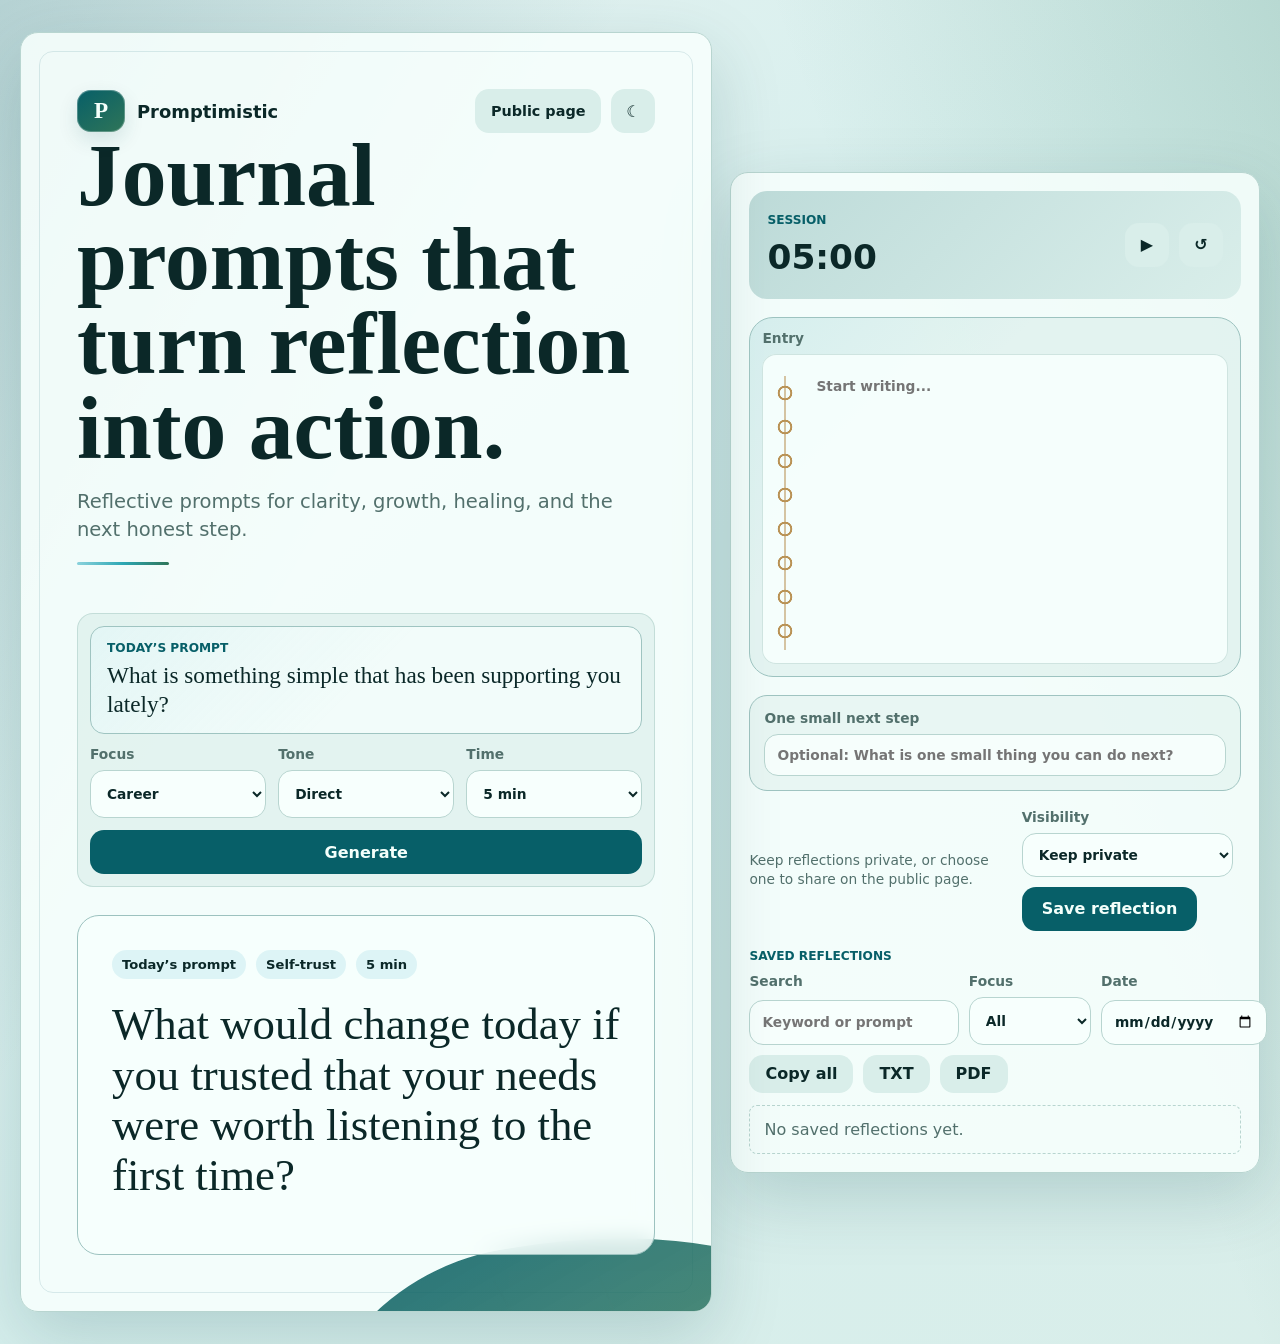
==== commit 384bce86: "Add files via upload" ====
--- a/index.html
+++ b/index.html
@@ -15,25 +15,33 @@
     <main class="app-shell">
       <section class="generator" aria-labelledby="app-title">
         <div class="brand-row">
-          <div class="brand-copy">
-            <div class="brand-lockup" aria-label="Promptimistic">
-              <span class="brand-mark" aria-hidden="true">P</span>
-              <span>Promptimistic</span>
-            </div>
-            <h1 id="app-title">A better question, right when you need it.</h1>
-            <p class="tagline">
-              Reflective prompts for clarity, growth, healing, and the next honest step.
-            </p>
+          <div class="brand-lockup" aria-label="Promptimistic">
+            <span class="brand-mark" aria-hidden="true">P</span>
+            <span>Promptimistic</span>
           </div>
           <div class="top-actions" aria-label="App shortcuts">
             <a class="secondary-link" href="public.html">Public page</a>
-            <button class="icon-button" id="themeToggle" type="button" aria-label="Toggle theme">
+            <button class="icon-button" id="themeToggle" type="button" aria-label="Toggle day and night mode">
               <span aria-hidden="true">☾</span>
             </button>
           </div>
         </div>
 
+        <div class="brand-copy">
+          <h1 id="app-title">Journal prompts that turn reflection into action.</h1>
+          <p class="tagline">
+            Reflective prompts for clarity, growth, healing, and the next honest step.
+          </p>
+        </div>
+
         <form class="controls" id="promptForm">
+          <div class="daily-control" aria-labelledby="private-daily-title">
+            <div>
+              <span id="private-daily-title">Today’s prompt</span>
+              <p id="dailyPromptText">What is one small thing from today that you would like to remember?</p>
+            </div>
+          </div>
+
           <label>
             <span>Focus</span>
             <select id="focus">
@@ -67,17 +75,6 @@
               <option value="5" selected>5 min</option>
               <option value="10">10 min</option>
               <option value="15">15 min</option>
-            </select>
-          </label>
-
-          <label>
-            <span>Intention</span>
-            <select id="intention">
-              <option value="begin">Take the next step</option>
-              <option value="decide">Make a decision</option>
-              <option value="appreciate">Notice what is good</option>
-              <option value="release">Release something</option>
-              <option value="understand">Understand myself</option>
             </select>
           </label>
 
@@ -123,14 +120,24 @@
           ></textarea>
         </label>
 
+        <label class="action-step-wrap">
+          <span>One small next step</span>
+          <input
+            id="actionStep"
+            type="text"
+            placeholder="Optional: What is one small thing you can do next?"
+            autocomplete="off"
+          />
+        </label>
+
         <div class="entry-actions">
-          <p id="entryStatus" aria-live="polite">Saved reflections stay private unless you choose to share them.</p>
+          <p id="entryStatus" aria-live="polite">Keep reflections private, or choose one to share on the public page.</p>
           <div class="entry-buttons">
             <label class="visibility-choice">
               <span>Visibility</span>
               <select id="entryVisibility">
-                <option value="private">Private space</option>
-                <option value="public">Share openly</option>
+                <option value="private">Keep private</option>
+                <option value="public">Share on public page</option>
               </select>
             </label>
             <button class="secondary-button" id="cancelEdit" type="button" hidden>Cancel edit</button>
@@ -141,7 +148,6 @@
         <div class="saved">
           <div class="section-heading">
             <p class="eyebrow">Saved reflections</p>
-            <button class="text-button" id="clearEntries" type="button">Clear</button>
           </div>
           <div class="archive-tools" aria-label="Saved reflection tools">
             <label>
--- a/styles.css
+++ b/styles.css
@@ -134,6 +134,7 @@
   display: flex;
   align-items: center;
   gap: 10px;
+  flex-wrap: nowrap;
 }
 
 .secondary-link {
@@ -229,13 +230,40 @@
 
 .controls {
   display: grid;
-  grid-template-columns: repeat(4, minmax(0, 1fr));
+  grid-template-columns: repeat(3, minmax(0, 1fr));
   gap: 12px;
   margin: 48px 0 28px;
   padding: 12px;
   background: color-mix(in srgb, var(--panel-strong) 64%, transparent);
   border: 1px solid color-mix(in srgb, var(--line) 74%, transparent);
   border-radius: 16px;
+}
+
+.daily-control {
+  grid-column: 1 / -1;
+  padding: 14px 16px;
+  border: 1px solid color-mix(in srgb, var(--accent) 14%, var(--line));
+  border-radius: 14px;
+  background:
+    linear-gradient(135deg, color-mix(in srgb, var(--sky) 14%, transparent), transparent 50%),
+    color-mix(in srgb, var(--panel) 78%, transparent);
+}
+
+.daily-control span {
+  display: block;
+  margin-bottom: 6px;
+  color: var(--accent);
+  font-size: 0.76rem;
+  font-weight: 800;
+  text-transform: uppercase;
+}
+
+.daily-control p {
+  margin: 0;
+  color: var(--ink);
+  font-family: Georgia, "Times New Roman", serif;
+  font-size: clamp(1.08rem, 2vw, 1.45rem);
+  line-height: 1.25;
 }
 
 label {
@@ -297,7 +325,7 @@
 }
 
 .controls .primary-button {
-  grid-column: span 4;
+  grid-column: 1 / -1;
 }
 
 .secondary-button {
@@ -363,7 +391,7 @@
   min-height: 690px;
   padding: 18px;
   display: grid;
-  grid-template-rows: auto minmax(260px, 1fr) auto auto;
+  grid-template-rows: auto minmax(260px, 1fr) auto auto auto;
   gap: 18px;
 }
 
@@ -423,6 +451,17 @@
   box-shadow: inset 0 0 0 1px color-mix(in srgb, var(--line) 62%, transparent);
 }
 
+.action-step-wrap {
+  padding: 14px;
+  border: 1px solid color-mix(in srgb, var(--accent) 14%, var(--line));
+  border-radius: 18px;
+  background: color-mix(in srgb, var(--panel-strong) 46%, transparent);
+}
+
+.action-step-wrap input {
+  background: color-mix(in srgb, var(--panel) 94%, transparent);
+}
+
 .entry-actions {
   display: flex;
   align-items: center;
@@ -471,6 +510,44 @@
   color: color-mix(in srgb, var(--accent) 70%, #8b1e1e);
 }
 
+.next-step {
+  display: grid;
+  grid-template-columns: minmax(0, 1fr) auto;
+  gap: 6px 12px;
+  align-items: center;
+  padding: 10px;
+  border: 1px solid color-mix(in srgb, var(--leaf) 24%, var(--line));
+  border-radius: 12px;
+  background: color-mix(in srgb, var(--leaf) 8%, transparent);
+}
+
+.next-step small {
+  grid-column: 1 / -1;
+}
+
+.next-step p {
+  color: var(--ink);
+  font-weight: 750;
+}
+
+.next-step button {
+  min-height: 34px;
+  padding: 0 12px;
+  border-radius: 999px;
+  background: var(--panel);
+  color: var(--leaf);
+}
+
+.next-step.is-done {
+  border-color: color-mix(in srgb, var(--accent) 24%, var(--line));
+  background: color-mix(in srgb, var(--sky) 11%, transparent);
+}
+
+.next-step.is-done p {
+  text-decoration: line-through;
+  color: var(--muted);
+}
+
 .saved {
   min-height: 160px;
 }
@@ -553,6 +630,7 @@
 }
 
 .public-hero,
+.daily-prompt,
 .public-reflections {
   border: 1px solid var(--line);
   border-radius: 18px;
@@ -609,6 +687,61 @@
   padding: clamp(18px, 4vw, 32px);
 }
 
+.daily-prompt {
+  display: grid;
+  grid-template-columns: minmax(190px, 0.28fr) minmax(0, 1fr);
+  gap: 22px;
+  align-items: start;
+  margin-top: 18px;
+  padding: clamp(18px, 4vw, 30px);
+  background:
+    linear-gradient(135deg, color-mix(in srgb, var(--sky) 18%, transparent), transparent 46%),
+    color-mix(in srgb, var(--panel) 88%, transparent);
+}
+
+.daily-prompt h2 {
+  margin: 0;
+  font-family: Georgia, "Times New Roman", serif;
+  font-size: clamp(1.25rem, 2.5vw, 2rem);
+  line-height: 1.08;
+}
+
+.daily-response {
+  display: grid;
+  gap: 14px;
+}
+
+.daily-response > p {
+  margin: 0;
+  color: var(--ink);
+  font-family: Georgia, "Times New Roman", serif;
+  font-size: clamp(1.45rem, 3vw, 2.3rem);
+  line-height: 1.18;
+}
+
+.daily-response textarea {
+  min-height: 150px;
+  padding: 16px;
+  border: 1px solid color-mix(in srgb, var(--accent) 18%, var(--line));
+  border-radius: 16px;
+  background: color-mix(in srgb, var(--panel) 94%, transparent);
+  box-shadow: none;
+}
+
+.daily-response-actions {
+  display: flex;
+  align-items: center;
+  justify-content: space-between;
+  gap: 14px;
+}
+
+.daily-response-actions p {
+  margin: 0;
+  color: var(--muted);
+  font-size: 0.86rem;
+  line-height: 1.35;
+}
+
 .public-reflections h2 {
   margin: 0;
   font-family: Georgia, "Times New Roman", serif;
@@ -665,18 +798,25 @@
 
 @media (max-width: 680px) {
   .app-shell {
-    width: min(100% - 20px, 1180px);
+    width: min(100% - 16px, 1180px);
     padding: 10px 0;
   }
 
   .generator,
   .workspace {
-    padding: 18px;
+    padding: 14px;
+    border-radius: 14px;
+  }
+
+  h1 {
+    font-size: clamp(2.25rem, 12vw, 3.1rem);
+    line-height: 0.98;
   }
 
   .controls {
     grid-template-columns: 1fr;
-    margin-top: 34px;
+    margin-top: 28px;
+    padding: 10px;
   }
 
   .controls .primary-button {
@@ -692,11 +832,30 @@
     flex-direction: column;
   }
 
+  textarea {
+    min-height: 240px;
+    padding-right: 16px;
+  }
+
+  .action-step-wrap {
+    padding: 12px;
+  }
+
   .entry-buttons,
   .entry-buttons button,
   .archive-tools,
-  .export-actions button {
+  .export-actions button,
+  .next-step button {
     width: 100%;
+  }
+
+  .entry-buttons {
+    display: grid;
+    grid-template-columns: 1fr;
+  }
+
+  .next-step {
+    grid-template-columns: 1fr;
   }
 
   .archive-tools {
@@ -710,6 +869,7 @@
 
   #promptText {
     min-height: 120px;
+    font-size: clamp(1.45rem, 8vw, 2rem);
   }
 
   .brand-row,
@@ -718,14 +878,22 @@
     flex-direction: column;
   }
 
-  .top-actions,
-  .top-actions .secondary-link,
+  .daily-prompt {
+    grid-template-columns: 1fr;
+  }
+
+  .daily-response-actions {
+    align-items: stretch;
+    flex-direction: column;
+  }
+
   .public-nav .secondary-link {
     width: 100%;
   }
 
   .top-actions {
-    align-items: stretch;
+    align-items: center;
+    flex-direction: row;
   }
 
   .visibility-choice {
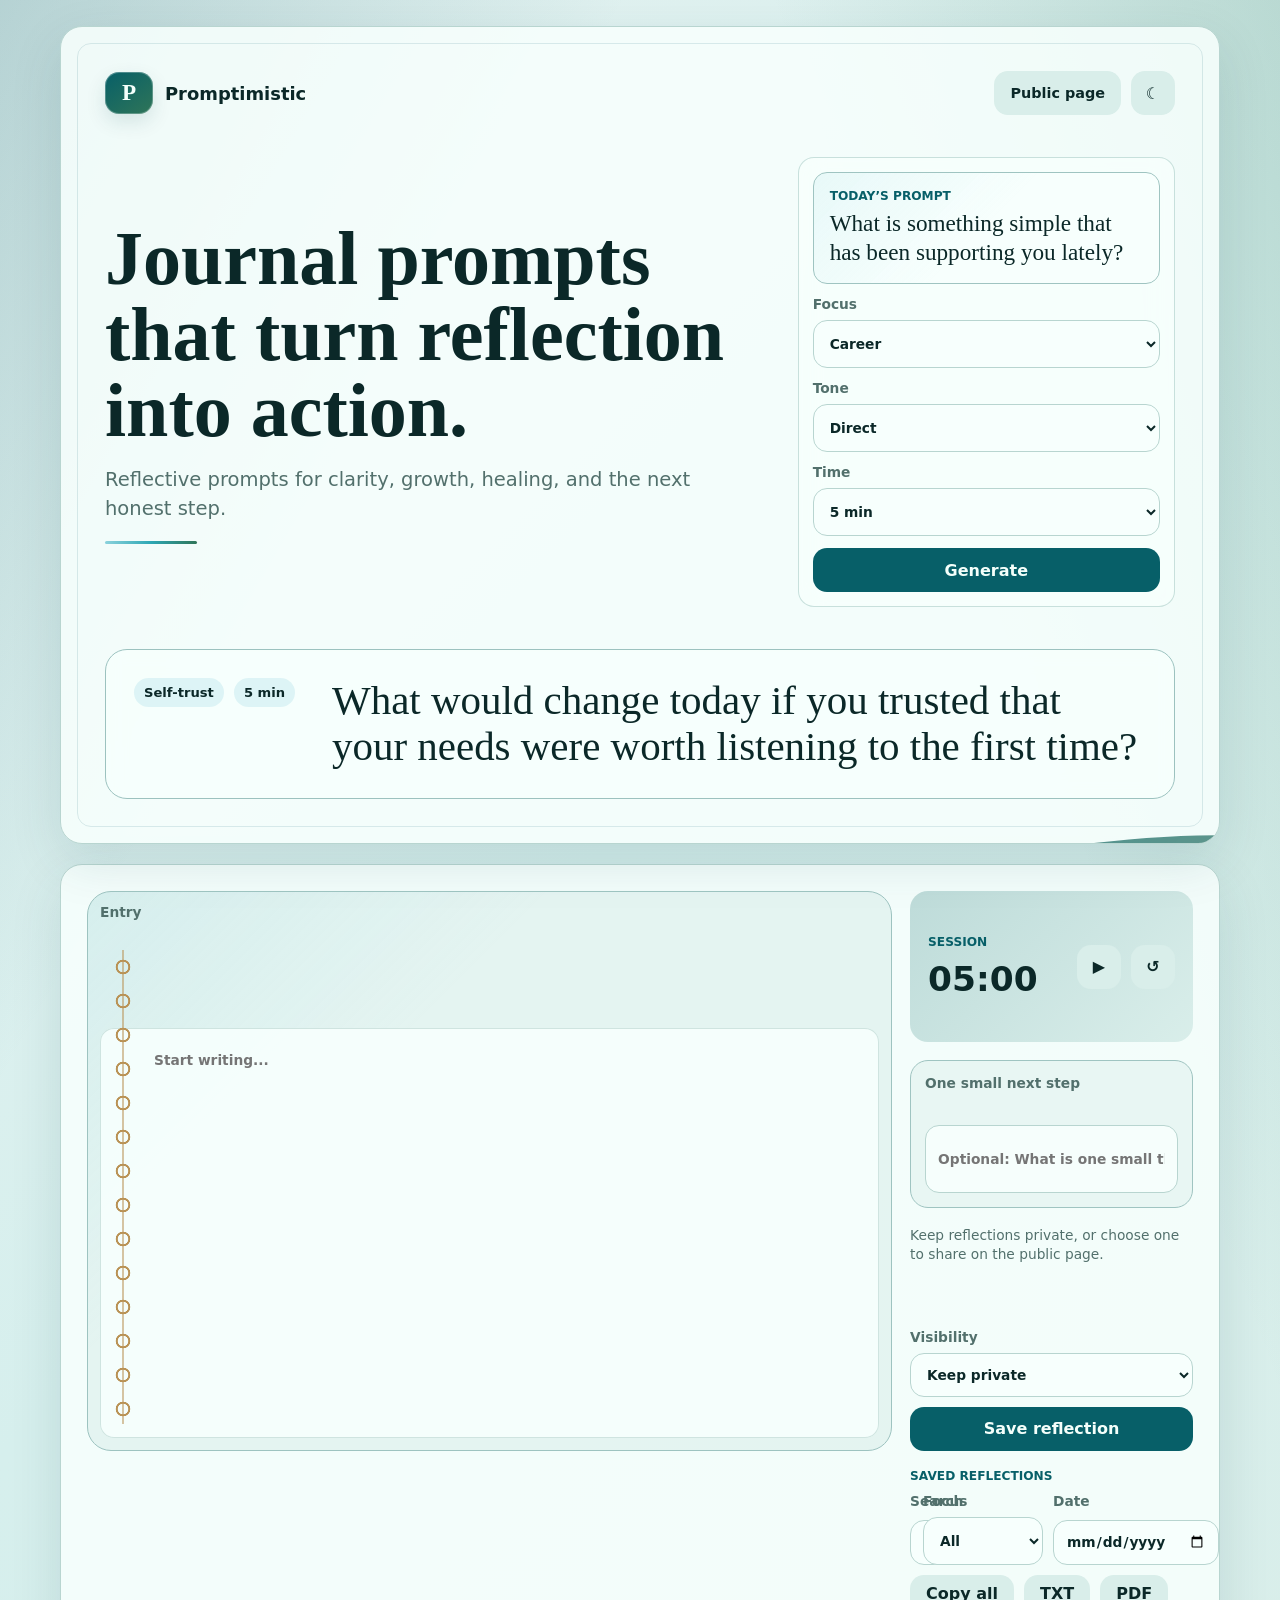
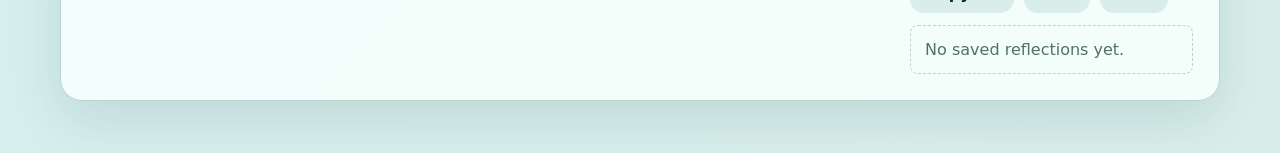
==== commit 8ffc8ead: "Add files via upload" ====
--- a/index.html
+++ b/index.html
@@ -14,18 +14,18 @@
   <body>
     <main class="app-shell">
       <section class="generator" aria-labelledby="app-title">
-        <div class="brand-row">
-          <div class="brand-lockup" aria-label="Promptimistic">
+        <nav class="brand-row" aria-label="Promptimistic navigation">
+          <a class="brand-lockup" href="index.html" aria-label="Promptimistic journal">
             <span class="brand-mark" aria-hidden="true">P</span>
             <span>Promptimistic</span>
-          </div>
+          </a>
           <div class="top-actions" aria-label="App shortcuts">
             <a class="secondary-link" href="public.html">Public page</a>
             <button class="icon-button" id="themeToggle" type="button" aria-label="Toggle day and night mode">
               <span aria-hidden="true">☾</span>
             </button>
           </div>
-        </div>
+        </nav>
 
         <div class="brand-copy">
           <h1 id="app-title">Journal prompts that turn reflection into action.</h1>
@@ -83,7 +83,6 @@
 
         <article class="prompt-panel" aria-live="polite">
           <div class="prompt-meta">
-            <span id="todayTag">Today’s prompt</span>
             <span id="promptTag">Self-trust</span>
             <span id="timeTag">5 min</span>
           </div>
--- a/styles.css
+++ b/styles.css
@@ -180,6 +180,7 @@
   color: var(--ink);
   font-size: 1.12rem;
   font-weight: 900;
+  text-decoration: none;
 }
 
 .brand-mark {
@@ -626,7 +627,7 @@
 .public-page .public-shell {
   width: min(1080px, calc(100% - 32px));
   margin: 0 auto;
-  padding: 32px 0 44px;
+  padding: 18px 0 44px;
 }
 
 .public-hero,
@@ -682,6 +683,46 @@
   z-index: 1;
 }
 
+.quote-ribbon {
+  width: 100%;
+  margin: 0;
+  overflow: hidden;
+  border-bottom: 1px solid color-mix(in srgb, var(--accent) 18%, var(--line));
+  background: color-mix(in srgb, var(--panel) 88%, transparent);
+  mask-image: linear-gradient(90deg, transparent, #000 9%, #000 91%, transparent);
+}
+
+.quote-track {
+  display: flex;
+  width: max-content;
+  gap: 12px;
+  padding: 9px 0;
+  animation: quote-crawl 58s linear infinite;
+}
+
+.quote-track span {
+  display: inline-flex;
+  align-items: center;
+  min-height: 32px;
+  padding: 0 18px;
+  border-radius: 999px;
+  background: color-mix(in srgb, var(--sky) 12%, transparent);
+  color: var(--accent);
+  font-size: 0.86rem;
+  font-weight: 800;
+  white-space: nowrap;
+}
+
+@keyframes quote-crawl {
+  from {
+    transform: translateX(0);
+  }
+
+  to {
+    transform: translateX(-50%);
+  }
+}
+
 .public-reflections {
   margin-top: 18px;
   padding: clamp(18px, 4vw, 32px);
@@ -784,6 +825,244 @@
   white-space: pre-wrap;
 }
 
+/* Quiet Editorial layout option */
+.app-shell {
+  width: min(1160px, calc(100% - 32px));
+  min-height: auto;
+  grid-template-columns: 1fr;
+  gap: 20px;
+  align-items: stretch;
+  padding: 26px 0 52px;
+}
+
+.generator,
+.workspace,
+.public-hero,
+.daily-prompt,
+.public-reflections {
+  border-radius: 22px;
+  box-shadow: 0 18px 52px rgba(5, 68, 73, 0.12);
+}
+
+.generator {
+  min-height: auto;
+  display: grid;
+  grid-template-columns: minmax(0, 1fr) minmax(320px, 0.58fr);
+  gap: clamp(22px, 4vw, 42px);
+  align-items: end;
+  padding: clamp(22px, 4vw, 44px);
+}
+
+.generator::before {
+  inset: 16px;
+}
+
+.generator::after {
+  inset: auto -18% -44% 62%;
+  height: 360px;
+  opacity: 0.78;
+}
+
+.brand-row {
+  grid-column: 1 / -1;
+}
+
+.brand-copy {
+  align-self: center;
+}
+
+h1 {
+  max-width: 860px;
+  font-size: clamp(3.2rem, 8vw, 6.8rem);
+}
+
+#app-title {
+  font-size: clamp(2.4rem, 6vw, 4.75rem);
+  line-height: 1;
+}
+
+.tagline {
+  max-width: 620px;
+}
+
+.controls {
+  align-self: stretch;
+  grid-template-columns: 1fr;
+  margin: 0;
+  padding: 14px;
+  background: color-mix(in srgb, var(--panel) 76%, transparent);
+  backdrop-filter: blur(12px);
+}
+
+.daily-control {
+  padding: 16px;
+}
+
+.controls .primary-button {
+  width: 100%;
+}
+
+.prompt-panel {
+  grid-column: 1 / -1;
+  max-width: none;
+  display: grid;
+  grid-template-columns: minmax(180px, 0.22fr) minmax(0, 1fr);
+  gap: 18px;
+  align-items: start;
+  padding: clamp(18px, 3vw, 28px);
+}
+
+.prompt-meta {
+  align-content: start;
+}
+
+#promptText {
+  min-height: auto;
+  margin: 0;
+  font-size: clamp(1.65rem, 3.2vw, 3rem);
+}
+
+.workspace {
+  min-height: auto;
+  grid-template-columns: minmax(0, 0.74fr) minmax(280px, 0.26fr);
+  grid-template-rows: auto auto auto;
+  gap: 18px;
+  padding: clamp(18px, 3vw, 26px);
+}
+
+.timer-card {
+  grid-column: 2;
+  grid-row: 1;
+  min-height: auto;
+}
+
+.entry-wrap {
+  grid-column: 1;
+  grid-row: 1 / span 3;
+  min-height: 560px;
+}
+
+.action-step-wrap,
+.entry-actions,
+.saved {
+  grid-column: 2;
+}
+
+.entry-actions {
+  align-items: stretch;
+  flex-direction: column;
+}
+
+.entry-buttons {
+  display: grid;
+  grid-template-columns: 1fr;
+}
+
+.entry-buttons button,
+.visibility-choice {
+  width: 100%;
+}
+
+.saved-list {
+  max-height: 320px;
+}
+
+.public-page .public-shell {
+  width: min(1120px, calc(100% - 32px));
+  padding-bottom: 56px;
+}
+
+.public-hero {
+  min-height: 520px;
+  padding: clamp(24px, 5vw, 58px);
+}
+
+.public-hero-copy {
+  max-width: 880px;
+}
+
+.public-hero-copy h1 {
+  max-width: 900px;
+}
+
+.daily-prompt {
+  grid-template-columns: minmax(220px, 0.32fr) minmax(0, 1fr);
+  padding: clamp(22px, 4vw, 34px);
+}
+
+.daily-response > p {
+  max-width: 820px;
+}
+
+.public-list {
+  grid-template-columns: repeat(2, minmax(0, 1fr));
+  align-items: start;
+}
+
+.public-card {
+  border-radius: 14px;
+}
+
+.public-card-actions {
+  display: flex;
+  gap: 12px;
+  margin-top: 16px;
+}
+
+.public-card-actions button {
+  border: 0;
+  padding: 0;
+  background: transparent;
+  color: var(--accent);
+  font-weight: 800;
+}
+
+.public-card-actions button:last-child {
+  color: color-mix(in srgb, var(--accent) 70%, #8b1e1e);
+}
+
+.share-dialog {
+  width: min(420px, calc(100% - 32px));
+  border: 1px solid var(--line);
+  border-radius: 18px;
+  background: var(--panel);
+  color: var(--ink);
+  box-shadow: var(--shadow);
+  padding: 0;
+}
+
+.share-dialog::backdrop {
+  background: rgba(7, 23, 22, 0.34);
+}
+
+.share-dialog form {
+  display: grid;
+  gap: 14px;
+  padding: 24px;
+}
+
+.share-dialog h2,
+.share-dialog p {
+  margin: 0;
+}
+
+.share-dialog h2 {
+  font-family: Georgia, "Times New Roman", serif;
+  font-size: 1.7rem;
+  line-height: 1.1;
+}
+
+.share-dialog p:not(.eyebrow) {
+  color: var(--muted);
+  line-height: 1.45;
+}
+
+.share-dialog-actions {
+  display: grid;
+  grid-template-columns: 1fr 1fr;
+  gap: 10px;
+}
+
 @media (max-width: 920px) {
   .app-shell {
     grid-template-columns: 1fr;
@@ -791,8 +1070,46 @@
   }
 
   .generator,
+  .workspace,
+  .prompt-panel,
+  .daily-prompt {
+    grid-template-columns: 1fr;
+  }
+
+  .controls {
+    grid-template-columns: 1fr 1fr;
+    border-radius: 18px;
+  }
+
+  .daily-control,
+  .controls .primary-button {
+    grid-column: 1 / -1;
+  }
+
+  .generator,
   .workspace {
     min-height: auto;
+  }
+
+  .entry-wrap,
+  .timer-card,
+  .action-step-wrap,
+  .entry-actions,
+  .saved {
+    grid-column: auto;
+    grid-row: auto;
+  }
+
+  .entry-wrap {
+    min-height: 420px;
+  }
+
+  textarea {
+    min-height: 340px;
+  }
+
+  .public-list {
+    grid-template-columns: 1fr;
   }
 }
 
@@ -808,9 +1125,21 @@
     border-radius: 14px;
   }
 
+  .generator,
+  .workspace,
+  .public-hero,
+  .daily-prompt,
+  .public-reflections {
+    border-radius: 16px;
+  }
+
   h1 {
     font-size: clamp(2.25rem, 12vw, 3.1rem);
     line-height: 0.98;
+  }
+
+  #app-title {
+    font-size: clamp(2rem, 10vw, 2.8rem);
   }
 
   .controls {
@@ -835,6 +1164,10 @@
   textarea {
     min-height: 240px;
     padding-right: 16px;
+  }
+
+  .entry-wrap {
+    min-height: auto;
   }
 
   .action-step-wrap {
@@ -874,8 +1207,9 @@
 
   .brand-row,
   .public-nav {
-    align-items: flex-start;
-    flex-direction: column;
+    align-items: center;
+    flex-direction: row;
+    gap: 10px;
   }
 
   .daily-prompt {
@@ -887,8 +1221,20 @@
     flex-direction: column;
   }
 
-  .public-nav .secondary-link {
-    width: 100%;
+  .share-dialog-actions {
+    grid-template-columns: 1fr;
+  }
+
+  .quote-ribbon {
+    mask-image: none;
+  }
+
+  .quote-track {
+    animation-duration: 46s;
+  }
+
+  .secondary-link {
+    padding: 0 12px;
   }
 
   .top-actions {
@@ -910,4 +1256,8 @@
     scroll-behavior: auto !important;
     transition-duration: 1ms !important;
   }
-}
+
+  .quote-track {
+    transform: none;
+  }
+}
